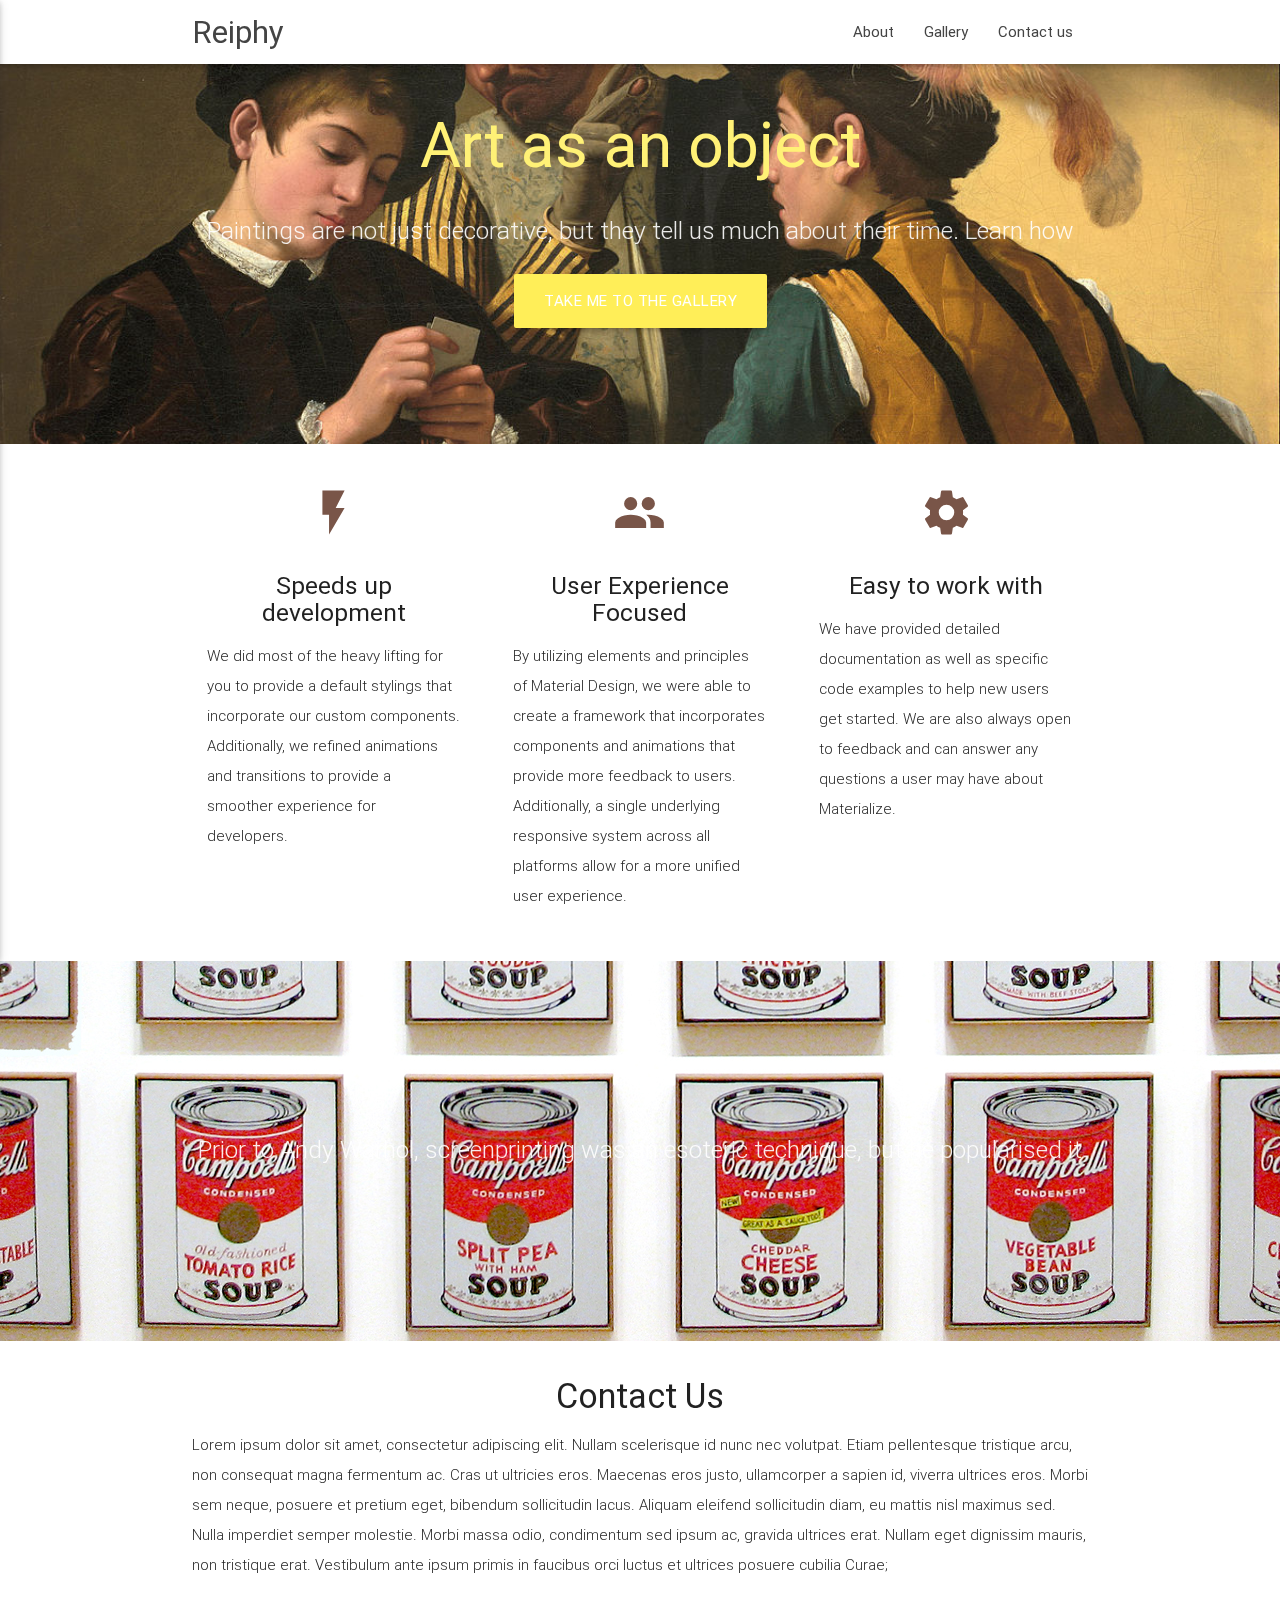
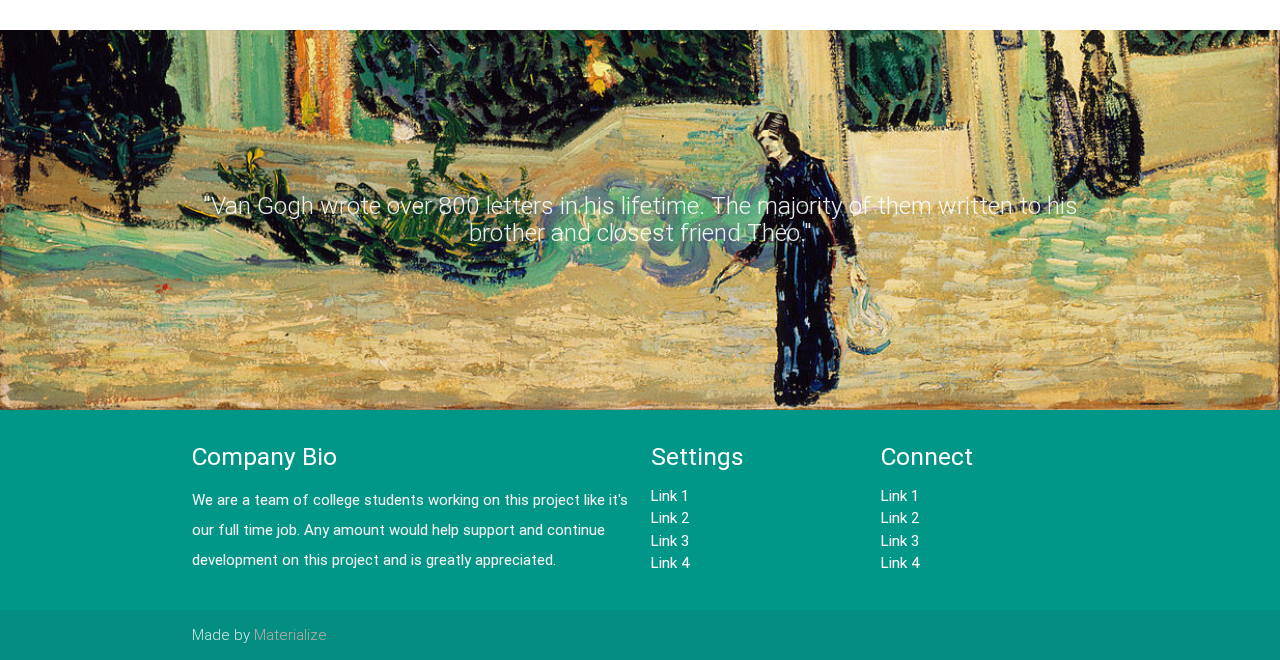
==== index.html @ 30c012d8 "Spruced up gallery page; Added cards Ned to tidy up layout" ====
<!DOCTYPE html>
<html lang="en">
<head>
  <meta http-equiv="Content-Type" content="text/html; charset=UTF-8"/>
  <meta name="viewport" content="width=device-width, initial-scale=1, maximum-scale=1.0, user-scalable=no"/>
  <title>Reiphy - art as objects</title>

  <!-- CSS  -->
  <link href="https://fonts.googleapis.com/icon?family=Material+Icons" rel="stylesheet">
  <link href="css/materialize.css" type="text/css" rel="stylesheet" media="screen,projection"/>
  <link href="css/style.css" type="text/css" rel="stylesheet" media="screen,projection"/>
  <link href="css/animate.css" type="text/css" rel="stylesheet" media="screen,projection"/>
</head>
<body>
  <nav class="white" role="navigation">
    <div class="nav-wrapper container">
      <a id="logo-container" img src="reiphy.png" class="brand-logo">Reiphy</a>
      <ul class="right hide-on-med-and-down">
        <li><a href="#">About</a></li>
        <li><a href="#">Gallery</a></li>
        <li><a href="#">Contact us</a></li>
      </ul>

      <ul id="nav-mobile" class="side-nav">
        <li><a href="#">Navbar Link</a></li>
      </ul>
      <a href="#" data-activates="nav-mobile" class="button-collapse"><i class="material-icons">menu</i></a>

    </div>
  </nav>

  <div id="index-banner" class="parallax-container">
    <div class="section no-pad-bot">
      <div class="container">
        <br><br>
        <h1 class="header center yellow-text text-lighten-2">Art as an object</h1>
        <div class="row center">
          <h5 class="header col s12 light">Paintings are not just decorative, but they tell us much about their time. Learn how</h5>
        </div>
        <div class="row center">
          <a href="gallery.html" id="download-button" class="btn-large waves-effect waves-light yellow lighten-1">Take me to the gallery</a>
        </div>
        <br><br>

      </div>
    </div>
    <div class="parallax"><img src="background1.jpg" alt="Unsplashed background img 1"></div>
  </div>


  <div class="container">
    <div class="section">

      <!--   Icon Section   -->
      <div class="row">
        <div class="col s12 m4">
          <div class="icon-block">
            <h2 class="center brown-text"><i class="material-icons">flash_on</i></h2>
            <h5 class="center">Speeds up development</h5>

            <p class="light">We did most of the heavy lifting for you to provide a default stylings that incorporate our custom components. Additionally, we refined animations and transitions to provide a smoother experience for developers.</p>
          </div>
        </div>

        <div class="col s12 m4">
          <div class="icon-block">
            <h2 class="center brown-text"><i class="material-icons">group</i></h2>
            <h5 class="center">User Experience Focused</h5>

            <p class="light">By utilizing elements and principles of Material Design, we were able to create a framework that incorporates components and animations that provide more feedback to users. Additionally, a single underlying responsive system across all platforms allow for a more unified user experience.</p>
          </div>
        </div>

        <div class="col s12 m4">
          <div class="icon-block">
            <h2 class="center brown-text"><i class="material-icons">settings</i></h2>
            <h5 class="center">Easy to work with</h5>

            <p class="light">We have provided detailed documentation as well as specific code examples to help new users get started. We are also always open to feedback and can answer any questions a user may have about Materialize.</p>
          </div>
        </div>
      </div>

    </div>
  </div>


  <div class="parallax-container valign-wrapper">
    <div class="section no-pad-bot">
      <div class="container">
        <div class="row center">
           <h5 class="header col s12 light">Prior to Andy Warhol, screenprinting was an esoteric technique, but he popularised it</h5>
        </div>
      </div>
    </div>
    <div class="parallax"><img src="background2.jpg" alt="Unsplashed background img 2"></div>
  </div>

  <div class="container">
    <div class="section">

      <div class="row">
        <div class="col s12 center">
          <h3><i class="mdi-content-send brown-text"></i></h3>
          <h4>Contact Us</h4>
          <p class="left-align light">Lorem ipsum dolor sit amet, consectetur adipiscing elit. Nullam scelerisque id nunc nec volutpat. Etiam pellentesque tristique arcu, non consequat magna fermentum ac. Cras ut ultricies eros. Maecenas eros justo, ullamcorper a sapien id, viverra ultrices eros. Morbi sem neque, posuere et pretium eget, bibendum sollicitudin lacus. Aliquam eleifend sollicitudin diam, eu mattis nisl maximus sed. Nulla imperdiet semper molestie. Morbi massa odio, condimentum sed ipsum ac, gravida ultrices erat. Nullam eget dignissim mauris, non tristique erat. Vestibulum ante ipsum primis in faucibus orci luctus et ultrices posuere cubilia Curae;</p>
        </div>
      </div>

    </div>
  </div>


  <div class="parallax-container valign-wrapper">
    <div class="section no-pad-bot">
      <div class="container">
        <div class="row center">
          <h5 class="header col s12 light">"Van Gogh wrote over 800 letters in his lifetime. The majority of them written to his brother and closest friend Theo."</h5>
        </div>
      </div>
    </div>
    <div class="parallax"><img src="background3.jpg" alt="Unsplashed background img 3"></div>
  </div>

  <footer class="page-footer teal">
    <div class="container">
      <div class="row">
        <div class="col l6 s12">
          <h5 class="white-text">Company Bio</h5>
          <p class="grey-text text-lighten-4">We are a team of college students working on this project like it's our full time job. Any amount would help support and continue development on this project and is greatly appreciated.</p>


        </div>
        <div class="col l3 s12">
          <h5 class="white-text">Settings</h5>
          <ul>
            <li><a class="white-text" href="#!">Link 1</a></li>
            <li><a class="white-text" href="#!">Link 2</a></li>
            <li><a class="white-text" href="#!">Link 3</a></li>
            <li><a class="white-text" href="#!">Link 4</a></li>
          </ul>
        </div>
        <div class="col l3 s12">
          <h5 class="white-text">Connect</h5>
          <ul>
            <li><a class="white-text" href="#!">Link 1</a></li>
            <li><a class="white-text" href="#!">Link 2</a></li>
            <li><a class="white-text" href="#!">Link 3</a></li>
            <li><a class="white-text" href="#!">Link 4</a></li>
          </ul>
        </div>
      </div>
    </div>
    <div class="footer-copyright">
      <div class="container">
      Made by <a class="brown-text text-lighten-3" href="http://materializecss.com">Materialize</a>
      </div>
    </div>
  </footer>


  <!--  Scripts-->
  <script src="https://code.jquery.com/jquery-2.1.1.min.js"></script>
  <script src="js/materialize.js"></script>
  <script src="js/init.js"></script>

  </body>
</html>
---- css/style.css ----
/* Custom Stylesheet */
/**
 * Use this file to override Materialize files so you can update
 * the core Materialize files in the future
 *
 * Made By MaterializeCSS.com
 */

nav ul a,
nav .brand-logo {
  color: #444;
}

p {
  line-height: 2rem;
}

.button-collapse {
  color: #26a69a;
}

.parallax-container {
  min-height: 380px;
  line-height: 0;
  height: auto;
  color: rgba(255,255,255,.9);
}
  .parallax-container .section {
    width: 100%;
  }

@media only screen and (max-width : 992px) {
  .parallax-container .section {
    position: absolute;
    top: 40%;
  }
  #index-banner .section {
    top: 10%;
  }
}

@media only screen and (max-width : 600px) {
  #index-banner .section {
    top: 0;
  }
}

.icon-block {
  padding: 0 15px;
}
.icon-block .material-icons {
  font-size: inherit;
}

footer.page-footer {
  margin: 0;
}
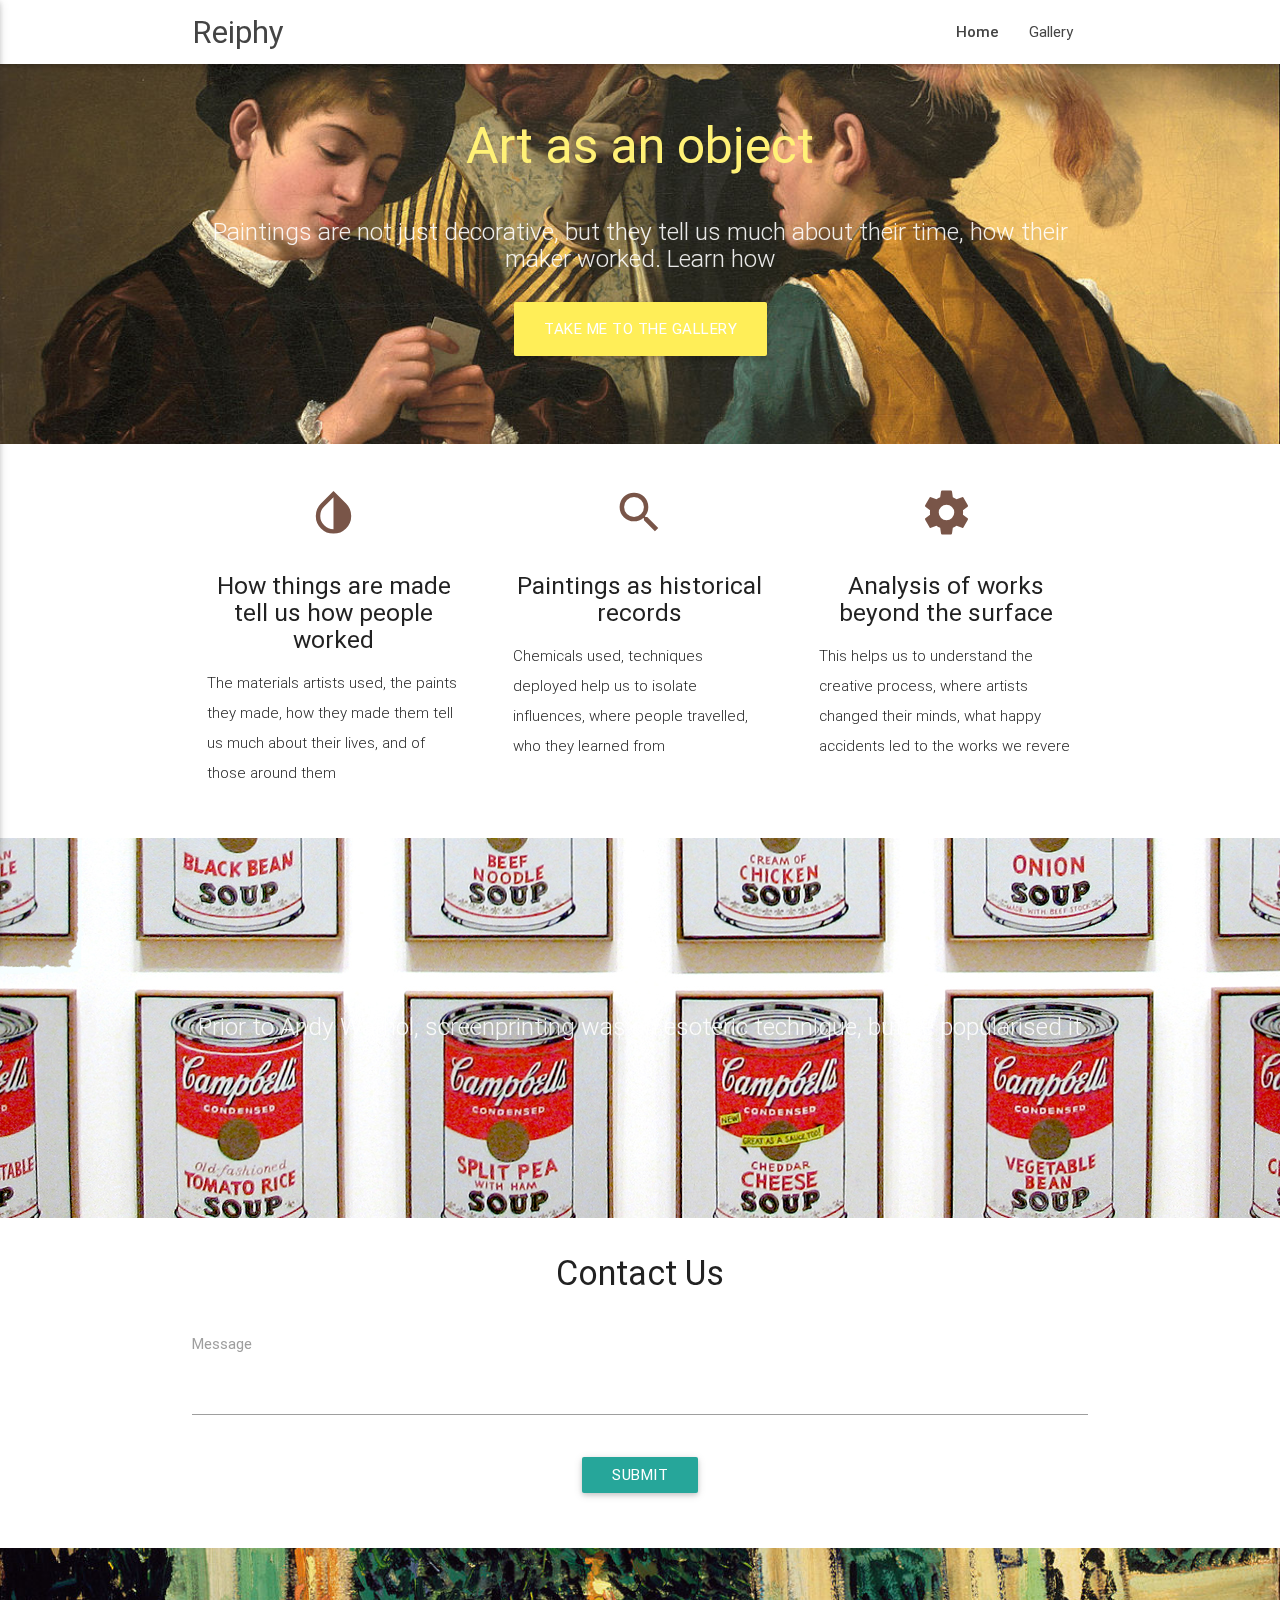
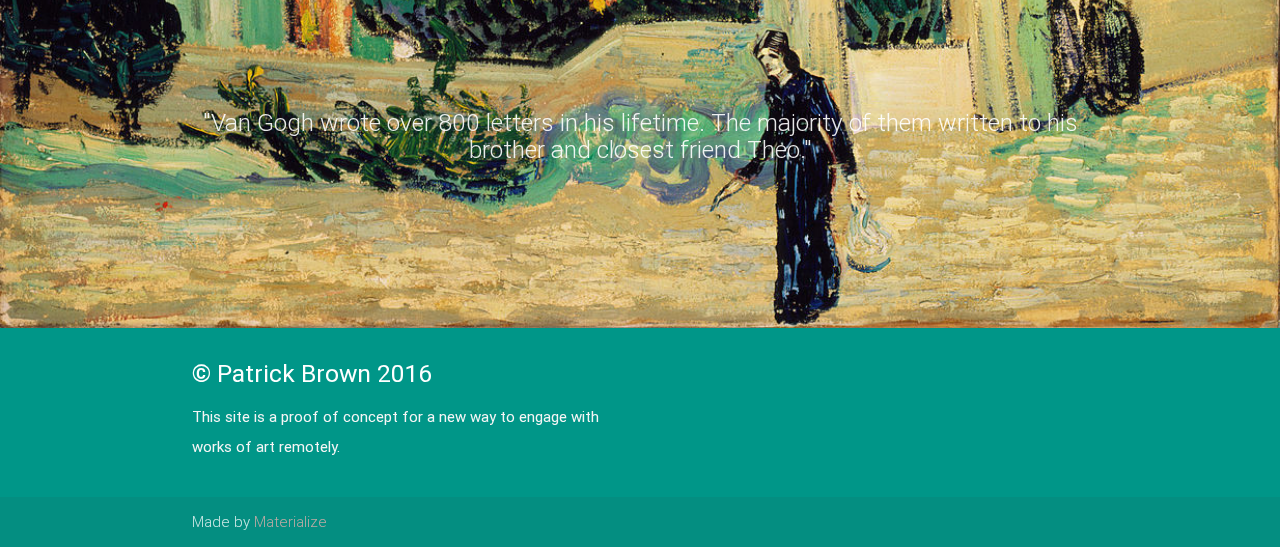
==== commit 9c611bdc: "Final Version" ====
--- a/index.html
+++ b/index.html
@@ -16,9 +16,8 @@
     <div class="nav-wrapper container">
       <a id="logo-container" img src="reiphy.png" class="brand-logo">Reiphy</a>
       <ul class="right hide-on-med-and-down">
-        <li><a href="#">About</a></li>
-        <li><a href="#">Gallery</a></li>
-        <li><a href="#">Contact us</a></li>
+        <li><a href="index.html"><strong>Home</strong></a></li>
+        <li><a href="gallery.html">Gallery</a></li>
       </ul>
 
       <ul id="nav-mobile" class="side-nav">
@@ -35,7 +34,7 @@
         <br><br>
         <h1 class="header center yellow-text text-lighten-2">Art as an object</h1>
         <div class="row center">
-          <h5 class="header col s12 light">Paintings are not just decorative, but they tell us much about their time. Learn how</h5>
+          <h5 class="header col s12 light">Paintings are not just decorative, but they tell us much about their time, how their maker worked. Learn how</h5>
         </div>
         <div class="row center">
           <a href="gallery.html" id="download-button" class="btn-large waves-effect waves-light yellow lighten-1">Take me to the gallery</a>
@@ -44,7 +43,7 @@
 
       </div>
     </div>
-    <div class="parallax"><img src="background1.jpg" alt="Unsplashed background img 1"></div>
+    <div class="parallax"><img src="img/background1.jpg" alt="Unsplashed background img 1"></div>
   </div>
 
 
@@ -55,28 +54,28 @@
       <div class="row">
         <div class="col s12 m4">
           <div class="icon-block">
-            <h2 class="center brown-text"><i class="material-icons">flash_on</i></h2>
-            <h5 class="center">Speeds up development</h5>
+            <h2 class="center brown-text"><i class="material-icons">invert_colors</i></h2>
+            <h5 class="center">How things are made tell us how people worked</h5>
 
-            <p class="light">We did most of the heavy lifting for you to provide a default stylings that incorporate our custom components. Additionally, we refined animations and transitions to provide a smoother experience for developers.</p>
+            <p class="light">The materials artists used, the paints they made, how they made them tell us much about their lives, and of those around them</p>
           </div>
         </div>
 
         <div class="col s12 m4">
           <div class="icon-block">
-            <h2 class="center brown-text"><i class="material-icons">group</i></h2>
-            <h5 class="center">User Experience Focused</h5>
+            <h2 class="center brown-text"><i class="material-icons">search</i></h2>
+            <h5 class="center">Paintings as historical records</h5>
 
-            <p class="light">By utilizing elements and principles of Material Design, we were able to create a framework that incorporates components and animations that provide more feedback to users. Additionally, a single underlying responsive system across all platforms allow for a more unified user experience.</p>
+            <p class="light">Chemicals used, techniques deployed help us to isolate influences, where people travelled, who they learned from</p>
           </div>
         </div>
 
         <div class="col s12 m4">
           <div class="icon-block">
             <h2 class="center brown-text"><i class="material-icons">settings</i></h2>
-            <h5 class="center">Easy to work with</h5>
+            <h5 class="center">Analysis of works beyond the surface</h5>
 
-            <p class="light">We have provided detailed documentation as well as specific code examples to help new users get started. We are also always open to feedback and can answer any questions a user may have about Materialize.</p>
+            <p class="light">This helps us to understand the creative process, where artists changed their minds, what happy accidents led to the works we revere</p>
           </div>
         </div>
       </div>
@@ -93,7 +92,7 @@
         </div>
       </div>
     </div>
-    <div class="parallax"><img src="background2.jpg" alt="Unsplashed background img 2"></div>
+    <div class="parallax"><img src="img/background2.jpg" alt="Unsplashed background img 2"></div>
   </div>
 
   <div class="container">
@@ -103,7 +102,18 @@
         <div class="col s12 center">
           <h3><i class="mdi-content-send brown-text"></i></h3>
           <h4>Contact Us</h4>
-          <p class="left-align light">Lorem ipsum dolor sit amet, consectetur adipiscing elit. Nullam scelerisque id nunc nec volutpat. Etiam pellentesque tristique arcu, non consequat magna fermentum ac. Cras ut ultricies eros. Maecenas eros justo, ullamcorper a sapien id, viverra ultrices eros. Morbi sem neque, posuere et pretium eget, bibendum sollicitudin lacus. Aliquam eleifend sollicitudin diam, eu mattis nisl maximus sed. Nulla imperdiet semper molestie. Morbi massa odio, condimentum sed ipsum ac, gravida ultrices erat. Nullam eget dignissim mauris, non tristique erat. Vestibulum ante ipsum primis in faucibus orci luctus et ultrices posuere cubilia Curae;</p>
+          <div class="row">
+    <form class="col s12">
+      <div class="row">
+        <div class="input-field col s12">
+          <textarea id="textarea1" class="materialize-textarea"></textarea>
+          <label for="textarea1">Message</label>
+        </div>
+      </div>
+
+      <a class="waves-effect waves-light btn">Submit</a>
+    </form>
+  </div>
         </div>
       </div>
 
@@ -119,35 +129,17 @@
         </div>
       </div>
     </div>
-    <div class="parallax"><img src="background3.jpg" alt="Unsplashed background img 3"></div>
+    <div class="parallax"><img src="img/background3.jpg" alt="Unsplashed background img 3"></div>
   </div>
 
   <footer class="page-footer teal">
     <div class="container">
       <div class="row">
         <div class="col l6 s12">
-          <h5 class="white-text">Company Bio</h5>
-          <p class="grey-text text-lighten-4">We are a team of college students working on this project like it's our full time job. Any amount would help support and continue development on this project and is greatly appreciated.</p>
+          <h5 class="white-text">&copy; Patrick Brown 2016</h5>
+          <p class="grey-text text-lighten-4">This site is a proof of concept for a new way to engage with works of art remotely.</p>
 
 
-        </div>
-        <div class="col l3 s12">
-          <h5 class="white-text">Settings</h5>
-          <ul>
-            <li><a class="white-text" href="#!">Link 1</a></li>
-            <li><a class="white-text" href="#!">Link 2</a></li>
-            <li><a class="white-text" href="#!">Link 3</a></li>
-            <li><a class="white-text" href="#!">Link 4</a></li>
-          </ul>
-        </div>
-        <div class="col l3 s12">
-          <h5 class="white-text">Connect</h5>
-          <ul>
-            <li><a class="white-text" href="#!">Link 1</a></li>
-            <li><a class="white-text" href="#!">Link 2</a></li>
-            <li><a class="white-text" href="#!">Link 3</a></li>
-            <li><a class="white-text" href="#!">Link 4</a></li>
-          </ul>
         </div>
       </div>
     </div>
--- a/css/style.css
+++ b/css/style.css
@@ -54,4 +54,140 @@
 
 footer.page-footer {
   margin: 0;
-}+}
+
+.gallery-photos {
+    padding: 20px;
+}
+
+.gallery-photos .big-photo {
+    display: block;
+    background-color: #ffffff;
+    padding: 3px;
+    border: 1px solid #e7e7e7;
+    margin-right: 210px;
+}
+
+.gallery-photos .big-photo img {
+    display: block;
+    max-width: 100%;
+    height: auto;
+    margin: 0 auto;
+}
+
+.gallery-photos .photo-thumbnails {
+    float: right;
+    width: 210px;
+}
+
+.gallery-photos .photo-thumbnails .thumbnail {
+    float: left;
+    box-sizing: border-box;
+    -moz-box-sizing: border-box;
+    -webkit-box-sizing: border-box;
+    width: 30%;
+    height: 63px;
+    cursor: pointer;
+    padding: 3px;
+    border: 1px solid #e7e7e7;
+    margin-left: 3.33333%;
+    margin-bottom: 6px;
+    opacity: 0.4;
+}
+.gallery-photos .photo-thumbnails .thumbnail.current {
+    opacity: 1;
+    background-color: #ffffff;
+}
+
+.gallery-photos .photo-thumbnails .thumbnail .thumbnail-inner {
+    height: 100%;
+    overflow: hidden;
+}
+
+.gallery-photos .photo-thumbnails .thumbnail img {
+    display: block;
+    width: auto;
+    max-height: 100%;
+    margin: 0 auto;
+}
+
+/* timeline */
+
+#content {
+  margin-top: 50px;
+  text-align: center;
+}
+
+section.timeline-outer {
+  width: 100%;
+  margin: 0 auto;
+}
+
+h1.header {
+  font-size: 50px;
+  line-height: 70px;
+}
+
+.timeline {
+  border-left: 8px solid #42A5F5;
+  border-bottom-right-radius: 2px;
+  border-top-right-radius: 2px;
+  box-shadow: 0 2px 5px 0 rgba(0, 0, 0, 0.16), 0 2px 10px 0 rgba(0, 0, 0, 0.12);
+  color: #333;
+  margin: 25px auto;
+  letter-spacing: 0.5px;
+  position: relative;
+  line-height: 1.4em;
+  padding: 20px;
+  list-style: none;
+  text-align: left;
+}
+
+.timeline h1,
+.timeline h2,
+.timeline h3 {
+  font-size: 1.4em;
+}
+
+.timeline .event {
+  border-bottom: 1px solid rgba(160, 160, 160, 0.2);
+  padding-bottom: 15px;
+  margin-bottom: 20px;
+  position: relative;
+}
+
+.timeline .event:last-of-type {
+  padding-bottom: 0;
+  margin-bottom: 0;
+  border: none;
+}
+
+.timeline .event:before,
+.timeline .event:after {
+  position: absolute;
+  display: block;
+  top: 0;
+}
+
+.timeline .event:before {
+  left: -177.5px;
+  color: #212121;
+  content: attr(data-date);
+  text-align: right;
+  /*  font-weight: 100;*/
+  
+  font-size: 16px;
+  min-width: 120px;
+}
+
+.timeline .event:after {
+  box-shadow: 0 0 0 8px #42A5F5;
+  left: -30px;
+  background: #212121;
+  border-radius: 50%;
+  height: 11px;
+  width: 11px;
+  content: "";
+  top: 5px;
+}
+
